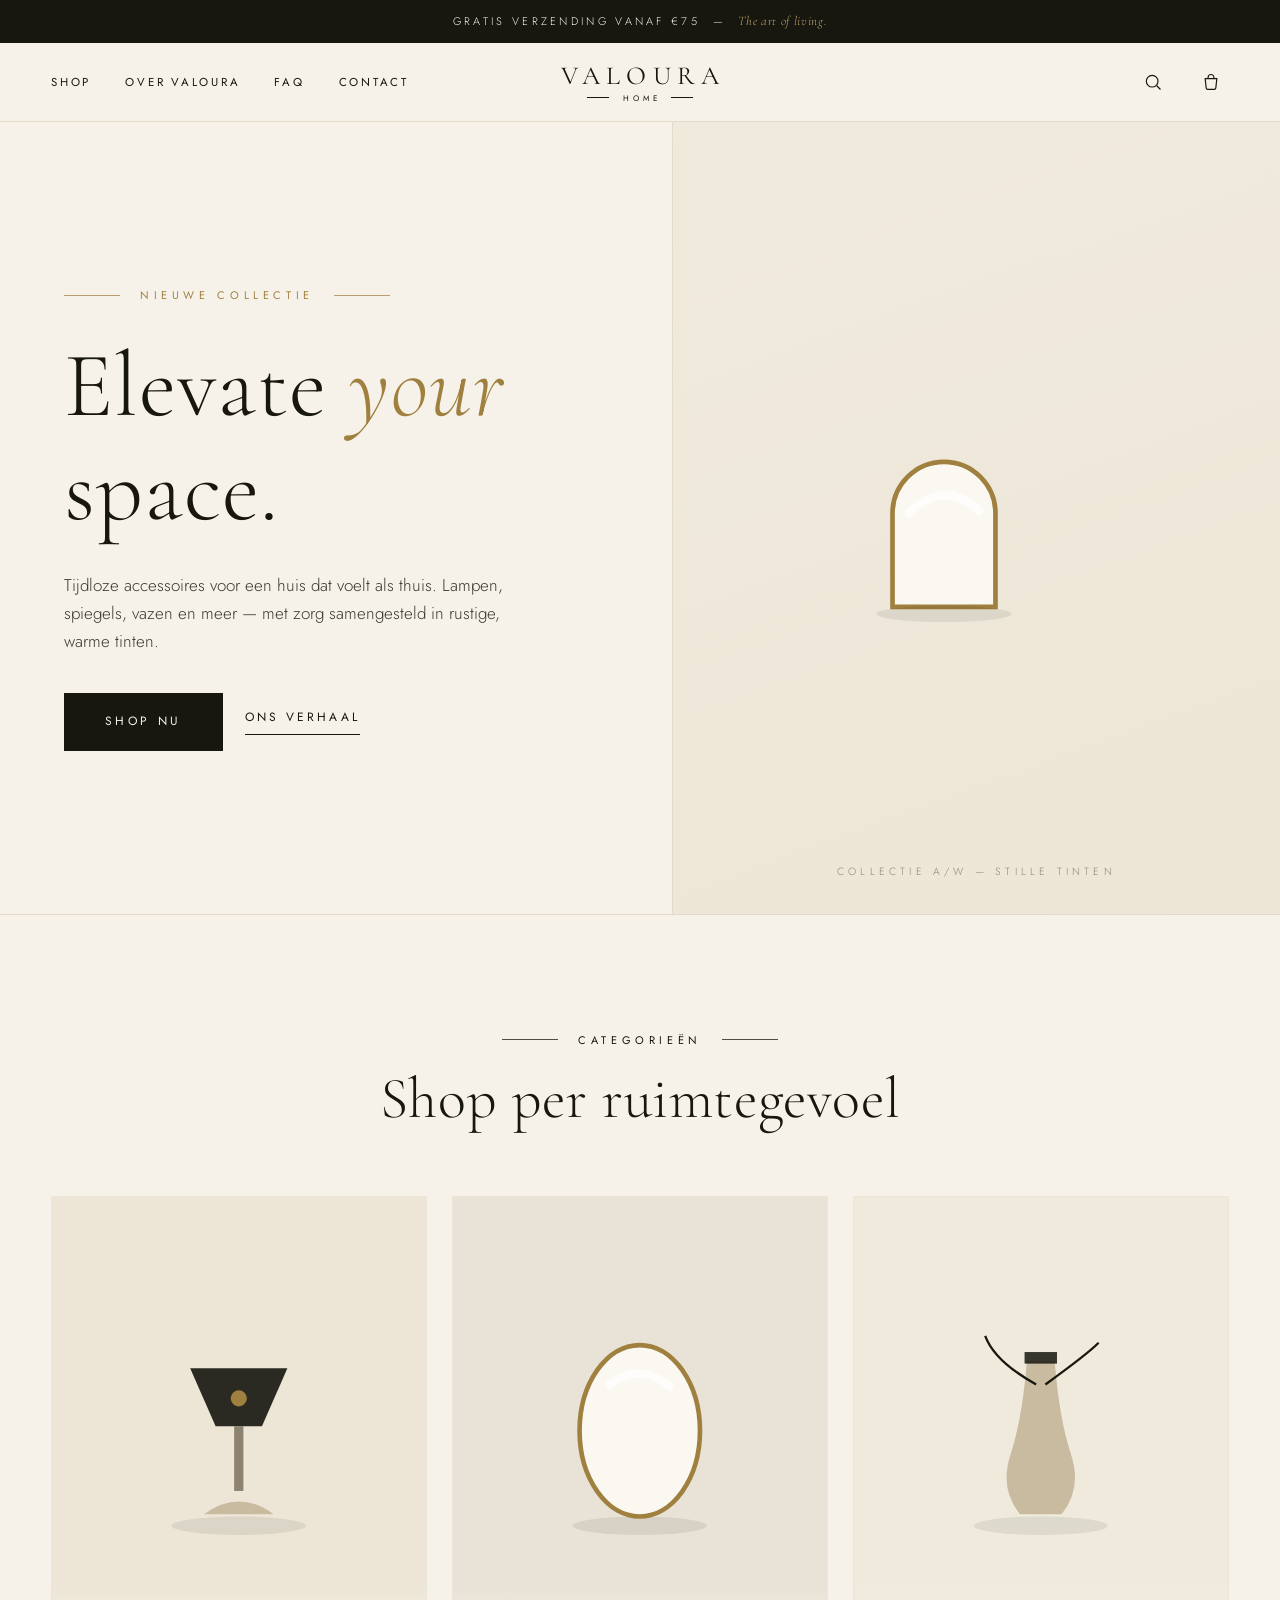
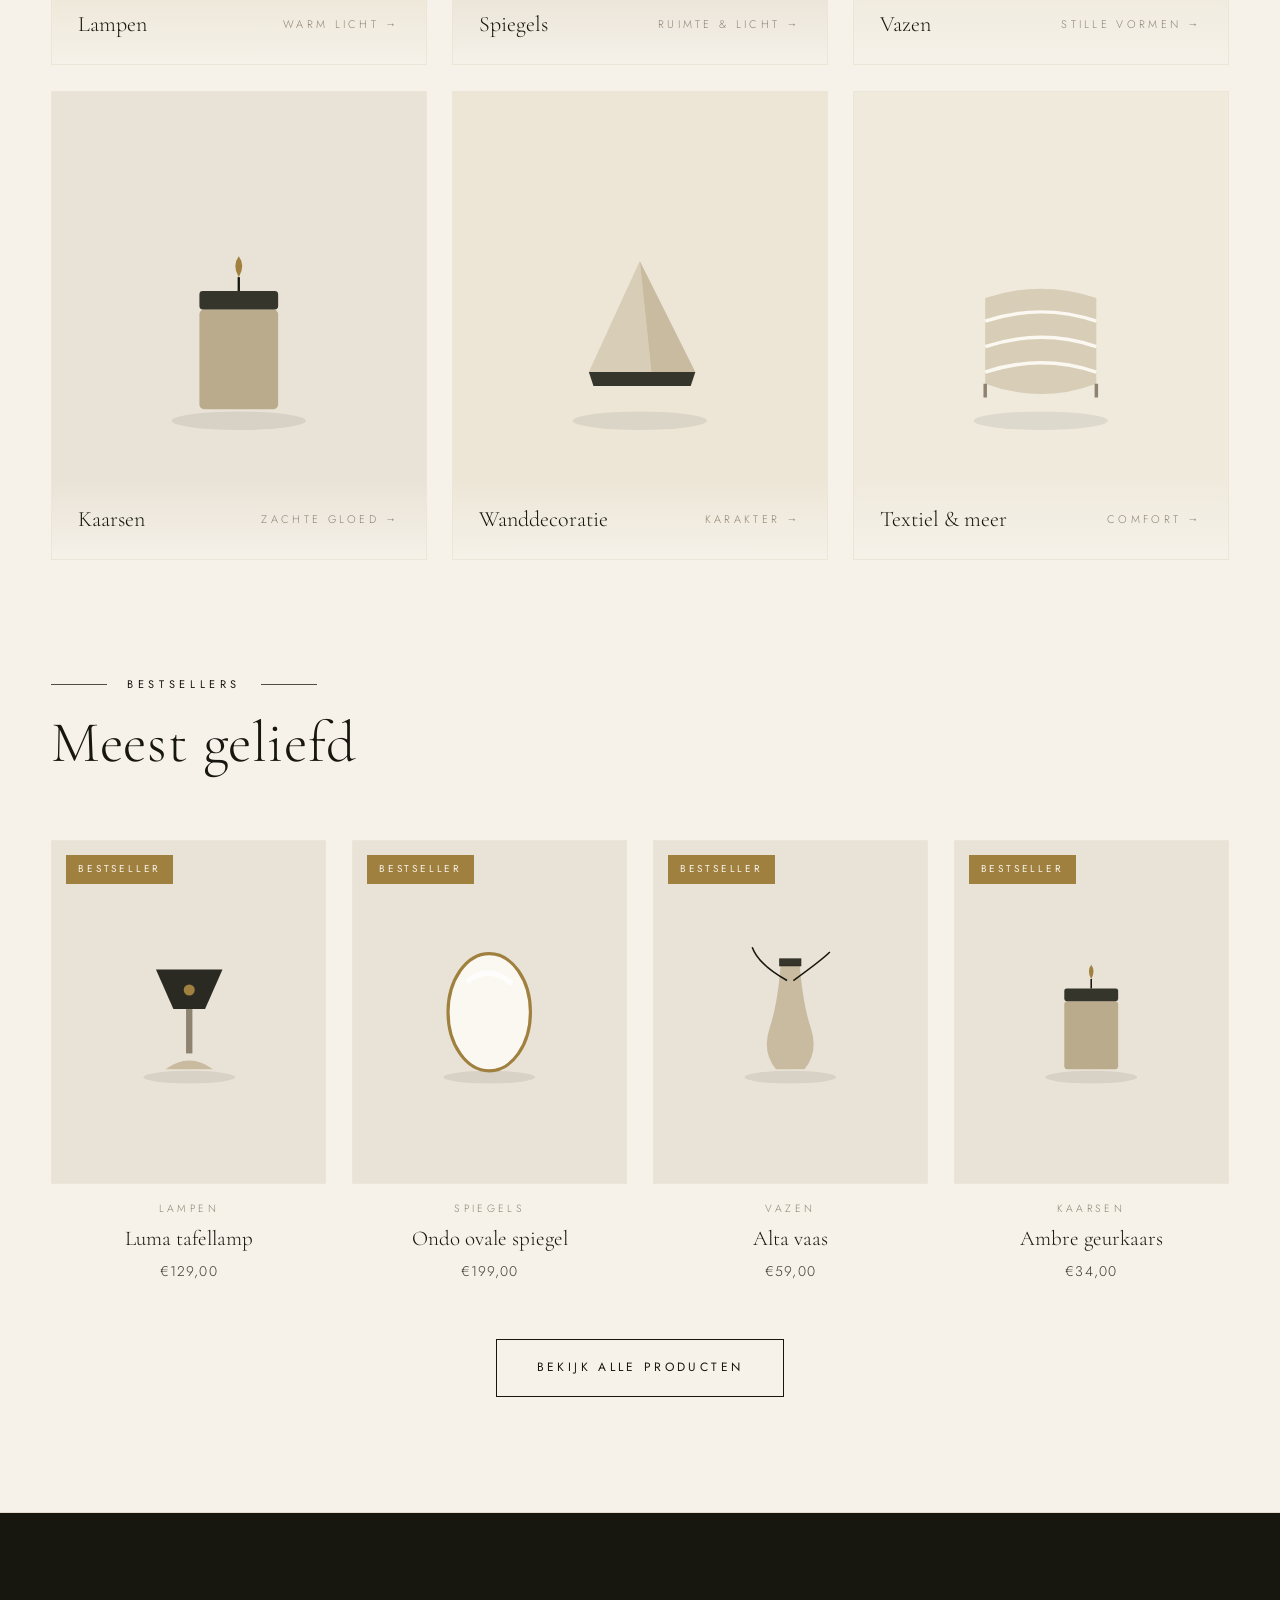
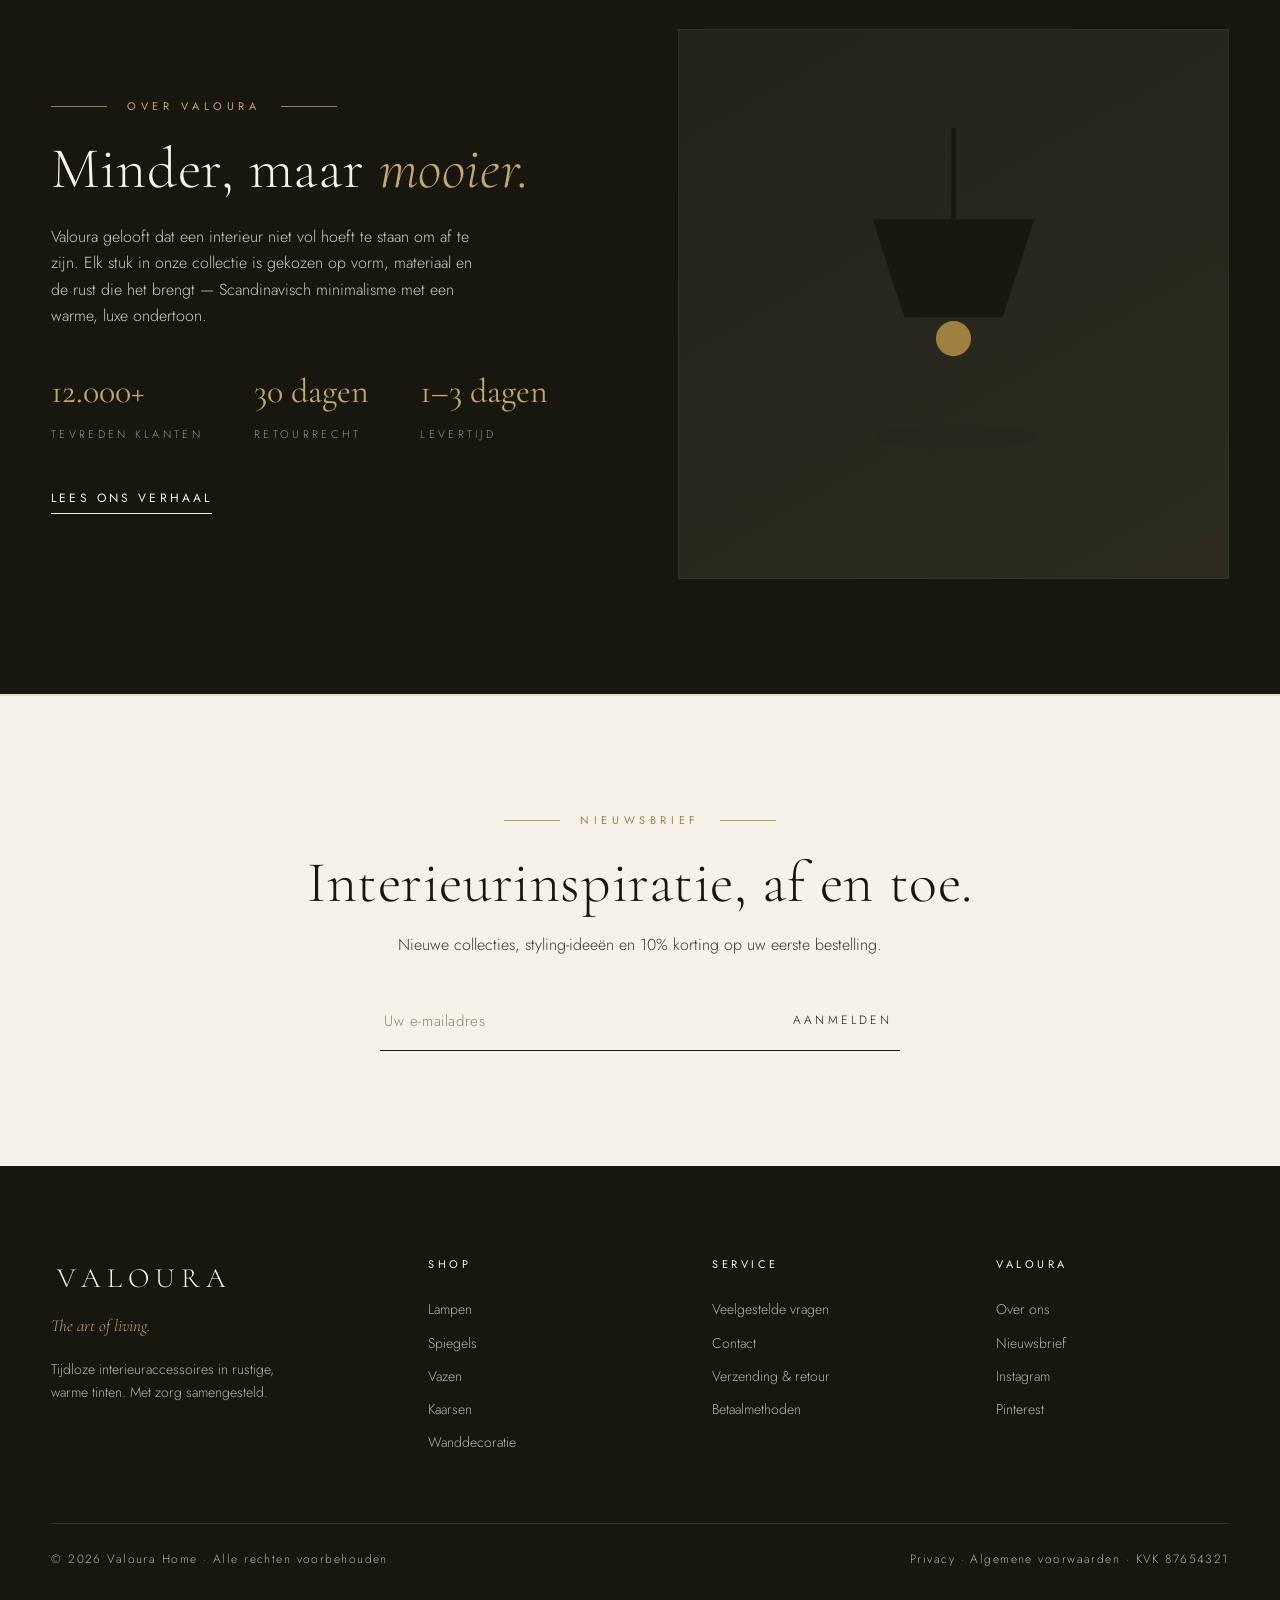
==== index.html @ 9d65c9c7 "Add files via upload" ====
<!DOCTYPE html>
<html lang="nl">
<head>
<meta charset="UTF-8">
<meta name="viewport" content="width=device-width, initial-scale=1.0">
<title>Valoura Home — The Art of Living</title>
<meta name="description" content="Valoura Home: stijlvolle lampen, spiegels, vazen, kaarsen en wanddecoratie. Elevate your space.">
<link rel="preconnect" href="https://fonts.googleapis.com">
<link rel="preconnect" href="https://fonts.gstatic.com" crossorigin>
<link href="https://fonts.googleapis.com/css2?family=Cormorant+Garamond:ital,wght@0,300;0,400;0,500;1,300;1,400&family=Jost:wght@300;400;500&display=swap" rel="stylesheet">
<link rel="stylesheet" href="assets/style.css">
</head>
<body data-page="home">
<div id="header-mount"></div>
<main>
  <section class="hero">
    <div class="hero-grid">
      <div class="hero-copy">
        <div class="lockup left bronze">Nieuwe collectie</div>
        <h1 class="display-xl">Elevate <em>your</em> space.</h1>
        <p>Tijdloze accessoires voor een huis dat voelt als thuis. Lampen, spiegels, vazen en meer &mdash; met zorg samengesteld in rustige, warme tinten.</p>
        <div class="hero-cta">
          <a class="btn solid" href="shop.html">Shop nu</a>
          <a href="over.html" class="text-link">Ons verhaal</a>
        </div>
      </div>
      <div class="hero-visual"><div class="float" id="heroArt"></div><div class="hero-note">Collectie A/W &mdash; Stille Tinten</div></div>
    </div>
  </section>

  <section>
    <div class="wrap">
      <div class="section-head reveal"><div class="lockup">Categorie&euml;n</div><h2 class="display-l">Shop per ruimtegevoel</h2></div>
      <div class="cat-grid" id="catGrid"></div>
    </div>
  </section>

  <section style="padding-top:0">
    <div class="wrap">
      <div class="section-head left reveal"><div class="lockup left">Bestsellers</div><h2 class="display-l">Meest geliefd</h2></div>
      <div class="prod-grid" id="bestGrid"></div>
      <div style="text-align:center;margin-top:56px" class="reveal"><a class="btn" href="shop.html">Bekijk alle producten</a></div>
    </div>
  </section>

  <section class="editorial">
    <div class="wrap">
      <div class="reveal">
        <div class="lockup">Over Valoura</div>
        <h2 class="display-l" style="margin:22px 0">Minder, maar <em>mooier.</em></h2>
        <p>Valoura gelooft dat een interieur niet vol hoeft te staan om af te zijn. Elk stuk in onze collectie is gekozen op vorm, materiaal en de rust die het brengt &mdash; Scandinavisch minimalisme met een warme, luxe ondertoon.</p>
        <div class="stat-row">
          <div class="stat"><b>12.000+</b><span>Tevreden klanten</span></div>
          <div class="stat"><b>30 dagen</b><span>Retourrecht</span></div>
          <div class="stat"><b>1&ndash;3 dagen</b><span>Levertijd</span></div>
        </div>
        <div style="margin-top:38px"><a href="over.html" class="text-link">Lees ons verhaal</a></div>
      </div>
      <div class="edit-visual reveal" id="editArt"></div>
    </div>
  </section>

  <section class="newsletter" id="nieuwsbrief">
    <div class="wrap reveal">
      <div class="lockup bronze">Nieuwsbrief</div>
      <h2 class="display-l" style="margin-top:22px">Interieurinspiratie, af en toe.</h2>
      <p style="margin-top:16px;color:var(--ink-soft)">Nieuwe collecties, styling-idee&euml;n en 10% korting op uw eerste bestelling.</p>
      <form class="news-form" id="newsForm">
        <input type="email" placeholder="Uw e-mailadres" required aria-label="E-mailadres">
        <button type="submit">Aanmelden</button>
      </form>
      <div class="news-ok" id="newsOk">Welkom bij Valoura &mdash; uw kortingscode staat in uw inbox.</div>
    </div>
  </section>
</main>
<div id="footer-mount"></div>
<script src="assets/data.js"></script>
<script src="assets/partials.js"></script>
<script src="assets/app.js"></script>
<script>
  byId('heroArt').innerHTML = art('spiegel-arc');
  byId('editArt').innerHTML = art('lamp-hang');
  byId('catGrid').innerHTML = CATS.map(c=>`<a href="shop.html?cat=${encodeURIComponent(c.name)}" class="cat-card reveal" style="background:${c.tint}"><span class="art">${art(c.art)}</span><span class="label"><span>${c.name}</span><i>${c.note} →</i></span></a>`).join('');
  byId('bestGrid').innerHTML = PRODUCTS.slice().sort((a,b)=>b.pop-a.pop).slice(0,4).map(cardHTML).join('');
  byId('newsForm').addEventListener('submit', e=>{ e.preventDefault(); byId('newsForm').style.display='none'; byId('newsOk').style.display='block'; });
  observeReveals();
</script>
</body>
</html>
---- assets/style.css ----
:root{
  --cream:#F6F2EA; --paper:#FCFAF5; --ink:#17170F; --ink-soft:#3B382E;
  --taupe:#8E8371; --line:#E3DBC9; --line-soft:#ECE6D8;
  --bronze:#A0803F; --bronze-soft:#C2A76E;
  --tile-a:#EDE6D7; --tile-b:#E9E2D6; --tile-c:#F0EADD;
  --shadow:0 24px 60px -30px rgba(23,23,15,.22);
  --ease:cubic-bezier(.22,.61,.24,1);
  --serif:'Cormorant Garamond', Georgia, serif;
  --sans:'Jost', 'Helvetica Neue', Arial, sans-serif;
}
*{margin:0;padding:0;box-sizing:border-box}
html{scroll-behavior:smooth}
body{font-family:var(--sans);font-weight:300;background:var(--cream);color:var(--ink);line-height:1.65;-webkit-font-smoothing:antialiased;font-size:16px}
img,svg{display:block;max-width:100%}
button{font:inherit;cursor:pointer;background:none;border:none;color:inherit}
input,select,textarea{font:inherit;color:inherit}
a{color:inherit;text-decoration:none}

.serif{font-family:var(--serif)}
.eyebrow{font-family:var(--sans);font-size:11px;letter-spacing:.42em;text-transform:uppercase;color:var(--taupe);font-weight:400}
.lockup{display:flex;align-items:center;gap:20px;justify-content:center;font-size:11px;letter-spacing:.42em;text-transform:uppercase;color:var(--ink);font-weight:400}
.lockup::before,.lockup::after{content:"";height:1px;width:56px;background:var(--ink);opacity:.75}
.lockup.left{justify-content:flex-start}
.lockup.bronze{color:var(--bronze)}
.lockup.bronze::before,.lockup.bronze::after{background:var(--bronze)}

h1,h2,h3{font-family:var(--serif);font-weight:400;line-height:1.12;letter-spacing:.01em}
.display-xl{font-size:clamp(46px,7.2vw,96px);font-weight:300}
.display-l{font-size:clamp(34px,4.6vw,58px);font-weight:300}
.display-m{font-size:clamp(26px,3.2vw,38px)}

.btn{display:inline-flex;align-items:center;justify-content:center;gap:12px;font-size:12px;letter-spacing:.28em;text-transform:uppercase;font-weight:400;padding:18px 40px;border:1px solid var(--ink);color:var(--ink);background:transparent;transition:background .35s var(--ease),color .35s var(--ease);white-space:nowrap}
.btn:hover{background:var(--ink);color:var(--cream)}
.btn.solid{background:var(--ink);color:var(--cream)}
.btn.solid:hover{background:var(--bronze);border-color:var(--bronze)}
.btn.small{padding:13px 26px;font-size:11px}
.btn:focus-visible,a:focus-visible,button:focus-visible,input:focus-visible,select:focus-visible,textarea:focus-visible{outline:2px solid var(--bronze);outline-offset:3px}
.text-link{font-size:12px;letter-spacing:.26em;text-transform:uppercase;font-weight:400;border-bottom:1px solid var(--ink);padding-bottom:6px;transition:color .3s,border-color .3s}
.text-link:hover{color:var(--bronze);border-color:var(--bronze)}

.wrap{max-width:1320px;margin:0 auto;padding:0 clamp(20px,4vw,56px)}
section{padding:clamp(72px,9vw,130px) 0}

.announce{background:var(--ink);color:var(--cream);text-align:center;font-size:11px;letter-spacing:.3em;text-transform:uppercase;padding:11px 16px}
.announce em{font-family:var(--serif);font-style:italic;text-transform:none;letter-spacing:.05em;font-size:13px;color:var(--bronze-soft)}
header.site{position:sticky;top:0;z-index:60;background:rgba(246,242,234,.92);backdrop-filter:blur(10px);border-bottom:1px solid var(--line)}
.header-in{max-width:1320px;margin:0 auto;padding:0 clamp(20px,4vw,56px);display:grid;grid-template-columns:1fr auto 1fr;align-items:center;height:78px;gap:16px}
.brand{display:flex;flex-direction:column;align-items:center;line-height:1;gap:5px;justify-self:center}
.brand .name{font-family:var(--serif);font-size:26px;letter-spacing:.24em;font-weight:400;text-indent:.24em}
.brand .sub{display:flex;align-items:center;gap:10px;font-size:8px;letter-spacing:.5em;text-transform:uppercase;text-indent:.5em;font-weight:400}
.brand .sub::before,.brand .sub::after{content:"";height:1px;width:22px;background:var(--ink)}
nav.main{display:flex;gap:34px;justify-self:start}
nav.main a{font-size:11.5px;letter-spacing:.24em;text-transform:uppercase;font-weight:400;padding:6px 0;position:relative}
nav.main a::after{content:"";position:absolute;left:0;bottom:0;height:1px;width:0;background:var(--bronze);transition:width .35s var(--ease)}
nav.main a:hover::after,nav.main a.active::after{width:100%}
.header-tools{display:flex;gap:22px;justify-self:end;align-items:center}
.icon-btn{position:relative;display:grid;place-items:center;width:36px;height:36px}
.icon-btn svg{width:20px;height:20px;stroke:var(--ink);fill:none;stroke-width:1.4}
.cart-count{position:absolute;top:-2px;right:-4px;min-width:17px;height:17px;border-radius:50%;background:var(--bronze);color:var(--cream);font-size:10px;font-weight:500;display:grid;place-items:center;padding:0 4px;transform:scale(0);transition:transform .3s var(--ease)}
.cart-count.show{transform:scale(1)}
.burger{display:none;flex-direction:column;gap:5px;width:36px;height:36px;justify-content:center;align-items:center}
.burger span{display:block;width:22px;height:1.5px;background:var(--ink);transition:.3s}

.mobile-menu{position:fixed;inset:0;z-index:90;background:var(--cream);display:flex;flex-direction:column;justify-content:center;align-items:center;gap:28px;opacity:0;pointer-events:none;transition:opacity .35s var(--ease)}
.mobile-menu.open{opacity:1;pointer-events:auto}
.mobile-menu a{font-family:var(--serif);font-size:32px;letter-spacing:.06em}
.mobile-menu .close-x{position:absolute;top:26px;right:26px;font-size:13px;letter-spacing:.3em;text-transform:uppercase}

.hero{padding:0;border-bottom:1px solid var(--line)}
.hero-grid{display:grid;grid-template-columns:1.05fr .95fr;min-height:min(88vh,860px)}
.hero-copy{display:flex;flex-direction:column;justify-content:center;padding:clamp(56px,7vw,110px) clamp(24px,5vw,80px);gap:30px}
.hero-copy h1{max-width:12ch}
.hero-copy h1 em{font-style:italic;color:var(--bronze)}
.hero-copy p{max-width:44ch;color:var(--ink-soft);font-size:17px}
.hero-cta{display:flex;gap:22px;flex-wrap:wrap;align-items:center;margin-top:8px}
.hero-visual{position:relative;background:linear-gradient(160deg,var(--tile-c),var(--tile-a));border-left:1px solid var(--line);overflow:hidden;display:grid;place-items:center}
.hero-visual svg{width:min(78%,560px);height:auto}
.hero-note{position:absolute;bottom:34px;left:50%;transform:translateX(-50%);font-size:10.5px;letter-spacing:.4em;text-transform:uppercase;color:var(--taupe);white-space:nowrap}
@keyframes drift{0%,100%{transform:translateY(0)}50%{transform:translateY(-14px)}}
.hero-visual .float{animation:drift 9s ease-in-out infinite}

.reveal{opacity:0;transform:translateY(26px);transition:opacity .8s var(--ease),transform .8s var(--ease)}
.reveal.in{opacity:1;transform:none}
@media (prefers-reduced-motion:reduce){
  .reveal{opacity:1;transform:none;transition:none}
  .hero-visual .float{animation:none}
  html{scroll-behavior:auto}
  *{transition-duration:.01ms!important;animation-duration:.01ms!important}
}

.section-head{display:flex;flex-direction:column;gap:18px;align-items:center;text-align:center;margin-bottom:clamp(44px,5vw,70px)}
.section-head.left{align-items:flex-start;text-align:left}
.cat-grid{display:grid;grid-template-columns:repeat(3,1fr);gap:clamp(16px,2vw,28px)}
.cat-card{position:relative;aspect-ratio:4/5;overflow:hidden;background:var(--tile-a);display:flex;align-items:flex-end;border:1px solid var(--line-soft)}
.cat-card .art{position:absolute;inset:0;display:grid;place-items:center;transition:transform .7s var(--ease)}
.cat-card .art svg{width:62%;height:auto}
.cat-card:hover .art{transform:scale(1.05)}
.cat-card .label{position:relative;width:100%;padding:22px 26px;display:flex;justify-content:space-between;align-items:center;background:linear-gradient(to top,rgba(246,242,234,.94),rgba(246,242,234,0))}
.cat-card .label span{font-family:var(--serif);font-size:22px}
.cat-card .label i{font-style:normal;font-size:11px;letter-spacing:.3em;text-transform:uppercase;color:var(--taupe)}

.prod-grid{display:grid;grid-template-columns:repeat(4,1fr);gap:clamp(16px,2vw,28px)}
.prod-card{display:flex;flex-direction:column;gap:16px;cursor:pointer}
.prod-thumb{position:relative;aspect-ratio:4/5;background:var(--tile-b);border:1px solid var(--line-soft);display:grid;place-items:center;overflow:hidden}
.prod-thumb svg{width:58%;height:auto;transition:transform .6s var(--ease)}
.prod-card:hover .prod-thumb svg{transform:translateY(-8px)}
.prod-thumb .tag{position:absolute;top:14px;left:14px;font-size:10px;letter-spacing:.28em;text-transform:uppercase;background:var(--ink);color:var(--cream);padding:6px 12px;font-weight:400}
.prod-thumb .tag.gold{background:var(--bronze)}
.quick-add{position:absolute;left:14px;right:14px;bottom:14px;background:var(--cream);border:1px solid var(--ink);font-size:11px;letter-spacing:.26em;text-transform:uppercase;padding:13px;text-align:center;opacity:0;transform:translateY(8px);transition:opacity .35s var(--ease),transform .35s var(--ease),background .3s,color .3s}
.prod-card:hover .quick-add{opacity:1;transform:none}
.quick-add:hover{background:var(--ink);color:var(--cream)}
.prod-meta{display:flex;flex-direction:column;gap:4px;text-align:center}
.prod-meta .cat{font-size:10.5px;letter-spacing:.32em;text-transform:uppercase;color:var(--taupe)}
.prod-meta .name{font-family:var(--serif);font-size:21px}
.prod-meta .price{font-size:14px;letter-spacing:.08em;color:var(--ink-soft)}

.editorial{background:var(--ink);color:var(--cream);border-top:1px solid var(--line);border-bottom:1px solid var(--line)}
.editorial .wrap{display:grid;grid-template-columns:1fr 1fr;gap:clamp(40px,6vw,100px);align-items:center}
.editorial h2{color:var(--cream)}
.editorial h2 em{font-style:italic;color:var(--bronze-soft)}
.editorial p{color:#CFC9BA;max-width:48ch}
.editorial .lockup{color:var(--bronze-soft);justify-content:flex-start}
.editorial .lockup::before,.editorial .lockup::after{background:var(--bronze-soft)}
.editorial .text-link{color:var(--cream);border-color:var(--cream)}
.editorial .text-link:hover{color:var(--bronze-soft);border-color:var(--bronze-soft)}
.edit-visual{aspect-ratio:1;background:linear-gradient(150deg,#232319,#2E2C21);display:grid;place-items:center;border:1px solid #35331F}
.edit-visual svg{width:64%;height:auto}
.stat-row{display:flex;gap:clamp(28px,4vw,64px);margin-top:34px;flex-wrap:wrap}
.stat b{font-family:var(--serif);font-weight:400;font-size:34px;display:block;color:var(--bronze-soft)}
.stat span{font-size:11px;letter-spacing:.3em;text-transform:uppercase;color:#9B9484}

.newsletter{border-top:1px solid var(--line);text-align:center}
.news-form{display:flex;max-width:520px;margin:34px auto 0;border-bottom:1px solid var(--ink)}
.news-form input{flex:1;background:transparent;border:none;padding:16px 4px;font-size:15px;letter-spacing:.04em}
.news-form input::placeholder{color:var(--taupe)}
.news-form input:focus{outline:none}
.news-form button{font-size:12px;letter-spacing:.28em;text-transform:uppercase;padding:0 8px;transition:color .3s}
.news-form button:hover{color:var(--bronze)}
.news-ok{margin-top:22px;font-family:var(--serif);font-style:italic;font-size:19px;color:var(--bronze);display:none}

footer.site{background:var(--ink);color:#B8B2A2;padding:clamp(60px,7vw,100px) 0 40px}
.foot-grid{display:grid;grid-template-columns:1.4fr 1fr 1fr 1fr;gap:clamp(30px,4vw,60px)}
.foot-brand .name{font-family:var(--serif);font-size:28px;letter-spacing:.22em;color:var(--cream);text-indent:.22em;text-align:left}
.foot-brand .slog{font-family:var(--serif);font-style:italic;color:var(--bronze-soft);margin-top:10px;font-size:17px}
.foot-col h4{font-size:11px;letter-spacing:.32em;text-transform:uppercase;color:var(--cream);font-weight:400;font-family:var(--sans);margin-bottom:20px}
.foot-col a{display:block;padding:5px 0;font-size:14px;transition:color .3s}
.foot-col a:hover{color:var(--bronze-soft)}
.foot-base{margin-top:clamp(44px,5vw,70px);padding-top:26px;border-top:1px solid #34321F;display:flex;justify-content:space-between;gap:16px;flex-wrap:wrap;font-size:12px;letter-spacing:.12em}

.shop-tools{display:flex;justify-content:space-between;align-items:center;gap:18px;flex-wrap:wrap;margin-bottom:clamp(34px,4vw,54px)}
.chip-row{display:flex;gap:10px;flex-wrap:wrap}
.chip{font-size:11px;letter-spacing:.24em;text-transform:uppercase;padding:11px 20px;border:1px solid var(--line);transition:.3s;background:transparent}
.chip:hover{border-color:var(--ink)}
.chip.active{background:var(--ink);color:var(--cream);border-color:var(--ink)}
.sort-wrap{display:flex;align-items:center;gap:14px}
.sort-wrap select{background:transparent;border:1px solid var(--line);padding:11px 16px;font-size:12px;letter-spacing:.14em;text-transform:uppercase}
.shop-search{display:flex;align-items:center;gap:10px;border-bottom:1px solid var(--line);padding:8px 2px;min-width:220px}
.shop-search input{background:transparent;border:none;flex:1;font-size:14px;letter-spacing:.04em}
.shop-search input:focus{outline:none}
.shop-search svg{width:16px;height:16px;stroke:var(--taupe);fill:none;stroke-width:1.5}
.empty-state{text-align:center;padding:80px 0;color:var(--taupe)}
.empty-state .serif{font-size:28px;color:var(--ink);margin-bottom:12px}

.crumbs{font-size:11px;letter-spacing:.26em;text-transform:uppercase;color:var(--taupe);margin-bottom:34px}
.crumbs a:hover{color:var(--ink)}
.pdp{display:grid;grid-template-columns:1.05fr .95fr;gap:clamp(40px,5vw,90px);align-items:start}
.pdp-gallery{position:sticky;top:110px;display:flex;flex-direction:column;gap:16px}
.pdp-main{aspect-ratio:4/5;background:var(--tile-b);border:1px solid var(--line-soft);display:grid;place-items:center}
.pdp-main svg{width:62%;height:auto}
.pdp-thumbs{display:grid;grid-template-columns:repeat(3,1fr);gap:16px}
.pdp-thumbs .t{aspect-ratio:1;background:var(--tile-c);border:1px solid var(--line-soft);display:grid;place-items:center;cursor:pointer;transition:border-color .3s}
.pdp-thumbs .t.on{border-color:var(--ink)}
.pdp-thumbs .t svg{width:56%;height:auto}
.pdp-info{display:flex;flex-direction:column;gap:26px;padding-top:8px}
.pdp-info .price{font-size:22px;letter-spacing:.04em;font-family:var(--serif)}
.pdp-info .desc{color:var(--ink-soft);max-width:52ch}
.var-block h5{font-size:11px;letter-spacing:.3em;text-transform:uppercase;font-weight:400;margin-bottom:14px;color:var(--taupe)}
.var-row{display:flex;gap:10px;flex-wrap:wrap}
.var-opt{border:1px solid var(--line);padding:11px 20px;font-size:12.5px;letter-spacing:.1em;transition:.25s}
.var-opt:hover{border-color:var(--ink)}
.var-opt.on{background:var(--ink);color:var(--cream);border-color:var(--ink)}
.qty-cart{display:flex;gap:16px;align-items:stretch;flex-wrap:wrap}
.qty{display:flex;border:1px solid var(--ink)}
.qty button{width:48px;font-size:18px}
.qty input{width:52px;text-align:center;border:none;background:transparent;font-size:15px}
.qty input:focus{outline:none}
.pdp-usps{border-top:1px solid var(--line);padding-top:22px;display:flex;flex-direction:column;gap:10px}
.pdp-usps div{display:flex;gap:12px;align-items:center;font-size:13.5px;color:var(--ink-soft)}
.pdp-usps svg{width:16px;height:16px;stroke:var(--bronze);fill:none;stroke-width:1.6;flex-shrink:0}
.acc{border-top:1px solid var(--line)}
.acc details{border-bottom:1px solid var(--line)}
.acc summary{list-style:none;display:flex;justify-content:space-between;align-items:center;padding:20px 2px;font-size:12px;letter-spacing:.28em;text-transform:uppercase;cursor:pointer}
.acc summary::-webkit-details-marker{display:none}
.acc summary::after{content:"+";font-family:var(--serif);font-size:22px;transition:transform .3s}
.acc details[open] summary::after{transform:rotate(45deg)}
.acc .acc-body{padding:0 2px 22px;color:var(--ink-soft);font-size:14.5px;max-width:56ch}
.related{margin-top:clamp(70px,8vw,120px)}

.overlay{position:fixed;inset:0;background:rgba(23,23,15,.4);z-index:80;opacity:0;pointer-events:none;transition:opacity .35s var(--ease)}
.overlay.open{opacity:1;pointer-events:auto}
.drawer{position:fixed;top:0;right:0;bottom:0;width:min(460px,100vw);background:var(--cream);z-index:85;transform:translateX(100%);transition:transform .45s var(--ease);display:flex;flex-direction:column;border-left:1px solid var(--line)}
.drawer.open{transform:none}
.drawer-head{display:flex;justify-content:space-between;align-items:center;padding:24px 28px;border-bottom:1px solid var(--line)}
.drawer-head h3{font-size:22px}
.drawer-head button{font-size:12px;letter-spacing:.26em;text-transform:uppercase}
.drawer-body{flex:1;overflow-y:auto;padding:24px 28px;display:flex;flex-direction:column;gap:24px}
.cart-line{display:grid;grid-template-columns:86px 1fr auto;gap:18px;align-items:center}
.cart-line .thumb{aspect-ratio:1;background:var(--tile-b);border:1px solid var(--line-soft);display:grid;place-items:center}
.cart-line .thumb svg{width:60%;height:auto}
.cart-line .n{font-family:var(--serif);font-size:18px}
.cart-line .v{font-size:11.5px;letter-spacing:.14em;color:var(--taupe);text-transform:uppercase;margin:3px 0 8px}
.line-qty{display:flex;align-items:center;gap:12px;font-size:14px}
.line-qty button{width:26px;height:26px;border:1px solid var(--line);display:grid;place-items:center;font-size:14px}
.cart-line .p{font-size:14.5px;letter-spacing:.06em}
.cart-line .rm{font-size:10px;letter-spacing:.24em;text-transform:uppercase;color:var(--taupe);margin-top:8px;display:block}
.cart-line .rm:hover{color:var(--ink)}
.drawer-empty{text-align:center;margin:auto;color:var(--taupe)}
.drawer-empty .serif{font-size:26px;color:var(--ink);margin-bottom:10px}
.drawer-foot{border-top:1px solid var(--line);padding:24px 28px;display:flex;flex-direction:column;gap:16px}
.tot-row{display:flex;justify-content:space-between;font-size:14px;color:var(--ink-soft)}
.tot-row.grand{font-family:var(--serif);font-size:22px;color:var(--ink)}
.free-ship{font-size:12px;letter-spacing:.1em;color:var(--bronze);text-align:center}

.search-panel{position:fixed;top:0;left:0;right:0;background:var(--cream);z-index:85;border-bottom:1px solid var(--line);transform:translateY(-100%);transition:transform .45s var(--ease);padding:clamp(30px,4vw,54px) 0}
.search-panel.open{transform:none}
.search-big{display:flex;align-items:center;gap:18px;border-bottom:1px solid var(--ink);max-width:760px;margin:0 auto;padding:0 4px 14px}
.search-big svg{width:24px;height:24px;stroke:var(--ink);fill:none;stroke-width:1.3;flex-shrink:0}
.search-big input{flex:1;background:transparent;border:none;font-family:var(--serif);font-size:clamp(22px,3vw,32px);font-weight:300}
.search-big input:focus{outline:none}
.search-big input::placeholder{color:var(--taupe)}
.search-results{max-width:760px;margin:26px auto 0;display:flex;flex-direction:column;gap:2px;max-height:44vh;overflow-y:auto}
.sr-item{display:flex;justify-content:space-between;align-items:center;padding:13px 4px;border-bottom:1px solid var(--line-soft);cursor:pointer;transition:padding-left .25s}
.sr-item:hover{padding-left:12px;color:var(--bronze)}
.sr-item .n{font-family:var(--serif);font-size:19px}
.sr-item .c{font-size:10.5px;letter-spacing:.28em;text-transform:uppercase;color:var(--taupe)}
.search-close{position:absolute;top:22px;right:clamp(20px,4vw,56px);font-size:12px;letter-spacing:.28em;text-transform:uppercase}

.page-hero{border-bottom:1px solid var(--line);text-align:center;padding:clamp(60px,7vw,100px) 0}
.page-hero p{max-width:56ch;margin:20px auto 0;color:var(--ink-soft)}
.about-grid{display:grid;grid-template-columns:1fr 1fr;gap:clamp(40px,5vw,90px);align-items:center}
.about-visual{aspect-ratio:4/5;background:linear-gradient(160deg,var(--tile-c),var(--tile-a));border:1px solid var(--line-soft);display:grid;place-items:center}
.about-visual svg{width:60%;height:auto}
.value-grid{display:grid;grid-template-columns:repeat(3,1fr);gap:clamp(16px,2vw,28px);margin-top:clamp(50px,6vw,80px)}
.value-card{border:1px solid var(--line);background:var(--paper);padding:clamp(28px,3vw,40px);display:flex;flex-direction:column;gap:14px}
.value-card .num{font-family:var(--serif);font-style:italic;color:var(--bronze);font-size:20px}
.value-card h3{font-size:24px}
.value-card p{font-size:14.5px;color:var(--ink-soft)}

.contact-grid{display:grid;grid-template-columns:1fr 1.2fr;gap:clamp(40px,5vw,90px)}
.contact-info{display:flex;flex-direction:column;gap:26px}
.contact-info .block h4{font-size:11px;letter-spacing:.3em;text-transform:uppercase;font-weight:400;color:var(--taupe);margin-bottom:8px;font-family:var(--sans)}
.contact-info .block p{font-size:15px}
form.styled{display:flex;flex-direction:column;gap:22px}
.field label{display:block;font-size:11px;letter-spacing:.28em;text-transform:uppercase;color:var(--taupe);margin-bottom:8px}
.field input,.field textarea,.field select{width:100%;background:transparent;border:1px solid var(--line);padding:15px 16px;font-size:15px;transition:border-color .3s}
.field input:focus,.field textarea:focus,.field select:focus{outline:none;border-color:var(--ink)}
.field textarea{min-height:140px;resize:vertical}
.field-row{display:grid;grid-template-columns:1fr 1fr;gap:22px}
.form-ok{display:none;font-family:var(--serif);font-style:italic;font-size:20px;color:var(--bronze)}

.faq-wrap{max-width:820px;margin:0 auto}

.checkout-grid{display:grid;grid-template-columns:1.2fr .8fr;gap:clamp(40px,5vw,80px);align-items:start}
.co-summary{background:var(--paper);border:1px solid var(--line);padding:clamp(26px,3vw,40px);position:sticky;top:110px}
.co-summary h3{font-size:24px;margin-bottom:22px}
.co-line{display:flex;justify-content:space-between;gap:14px;padding:10px 0;border-bottom:1px solid var(--line-soft);font-size:14px}
.co-line .n{font-family:var(--serif);font-size:16px}
.co-line .v{font-size:11px;letter-spacing:.14em;text-transform:uppercase;color:var(--taupe)}
.co-tots{margin-top:18px;display:flex;flex-direction:column;gap:8px}
.co-steps h3{font-size:24px;margin:34px 0 20px}
.co-steps h3:first-child{margin-top:0}
.pay-row{display:flex;gap:10px;flex-wrap:wrap}
.pay-opt{border:1px solid var(--line);padding:13px 22px;font-size:13px;letter-spacing:.08em;transition:.25s}
.pay-opt.on{border-color:var(--ink);background:var(--ink);color:var(--cream)}
.confirm-box{text-align:center;padding:clamp(70px,9vw,130px) 0}
.confirm-box .big{font-size:clamp(38px,5vw,62px);margin:22px 0 16px}
.confirm-box p{max-width:46ch;margin:0 auto 34px;color:var(--ink-soft)}

.toast{position:fixed;bottom:28px;left:50%;transform:translate(-50%,20px);z-index:95;background:var(--ink);color:var(--cream);padding:15px 30px;font-size:12px;letter-spacing:.24em;text-transform:uppercase;opacity:0;pointer-events:none;transition:opacity .35s var(--ease),transform .35s var(--ease)}
.toast.show{opacity:1;transform:translate(-50%,0)}

@media(max-width:1080px){
  .prod-grid{grid-template-columns:repeat(3,1fr)}
  .foot-grid{grid-template-columns:1fr 1fr}
}
@media(max-width:900px){
  nav.main{display:none}
  .burger{display:flex}
  .header-in{grid-template-columns:auto 1fr auto}
  .brand{justify-self:center}
  .hero-grid{grid-template-columns:1fr;min-height:0}
  .hero-visual{border-left:none;border-top:1px solid var(--line);min-height:420px}
  .cat-grid{grid-template-columns:1fr 1fr}
  .editorial .wrap{grid-template-columns:1fr}
  .pdp{grid-template-columns:1fr}
  .pdp-gallery{position:static}
  .about-grid{grid-template-columns:1fr}
  .value-grid{grid-template-columns:1fr}
  .contact-grid{grid-template-columns:1fr}
  .checkout-grid{grid-template-columns:1fr}
  .co-summary{position:static}
}
@media(max-width:620px){
  .prod-grid{grid-template-columns:repeat(2,1fr)}
  .cat-grid{grid-template-columns:1fr}
  .prod-meta .name{font-size:18px}
  .field-row{grid-template-columns:1fr}
  .quick-add{opacity:1;transform:none;padding:10px;font-size:10px}
  .foot-grid{grid-template-columns:1fr}
  .shop-tools{flex-direction:column;align-items:stretch}
}
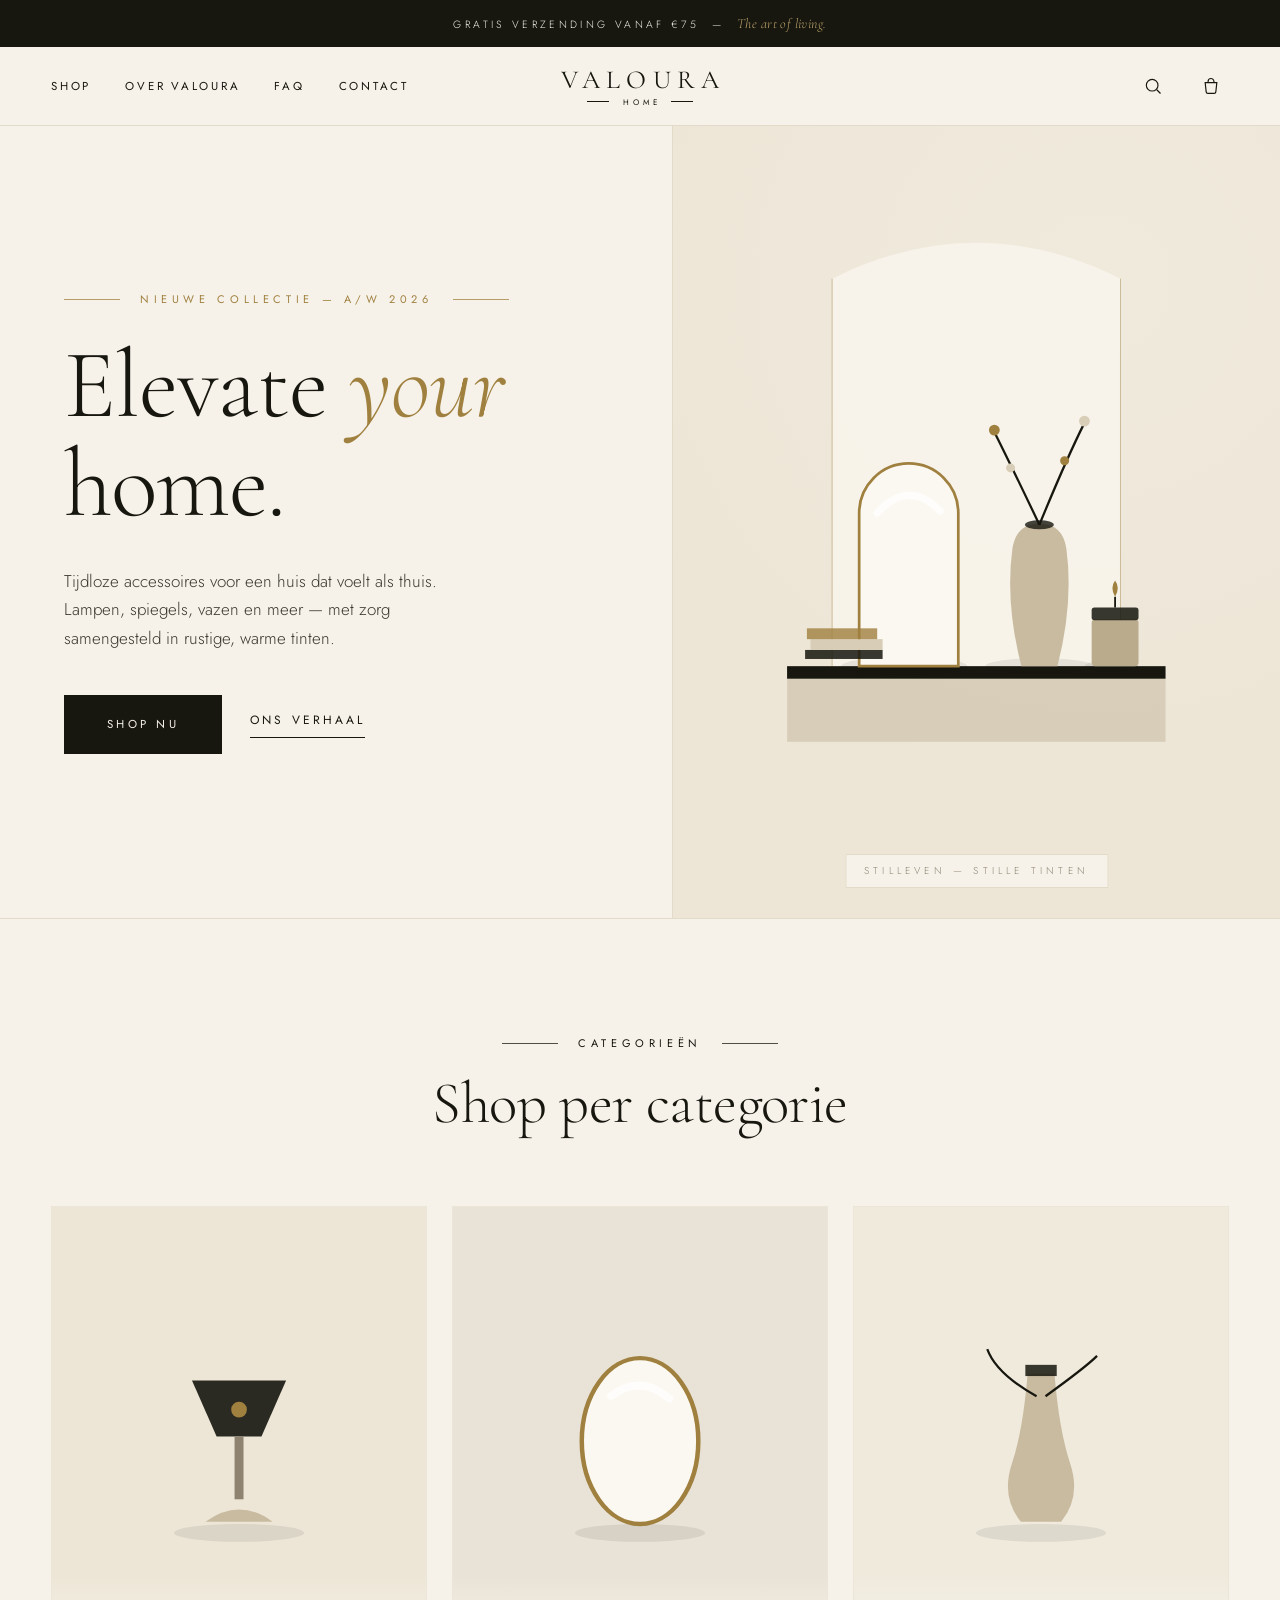
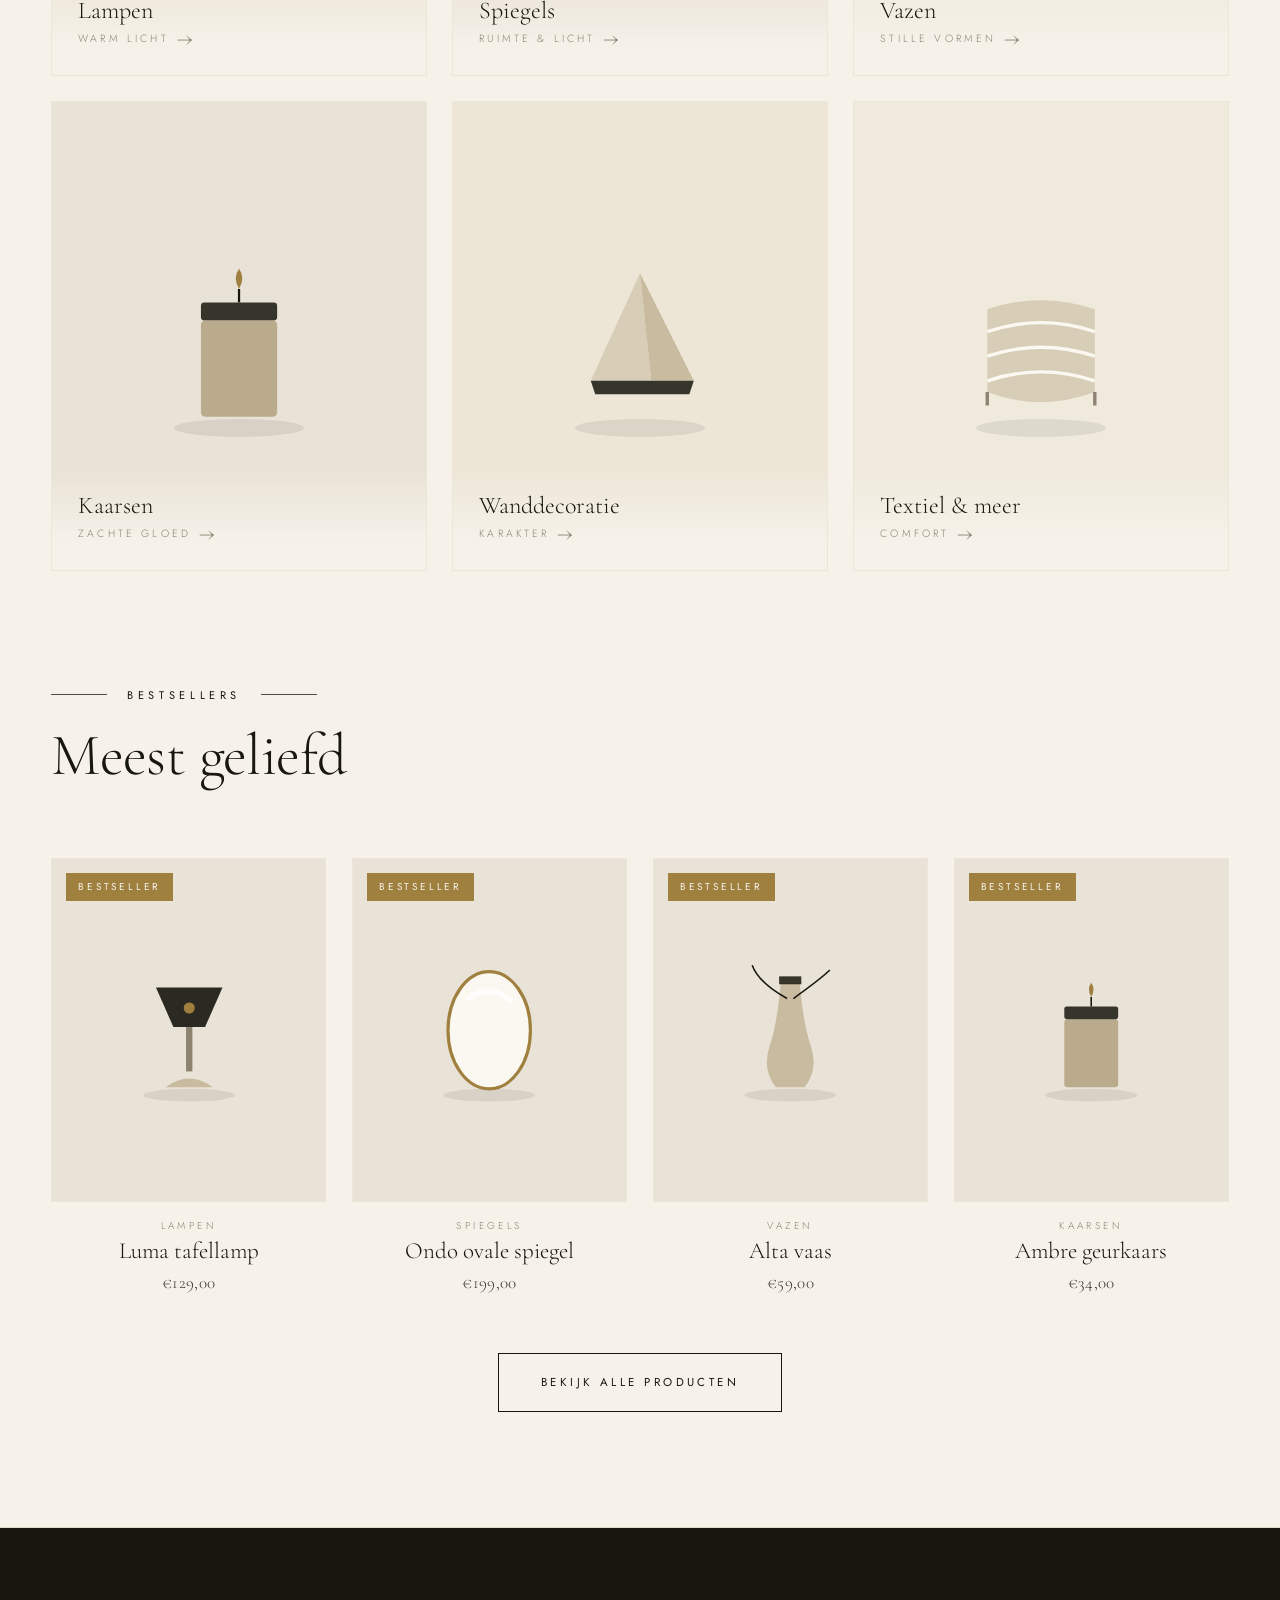
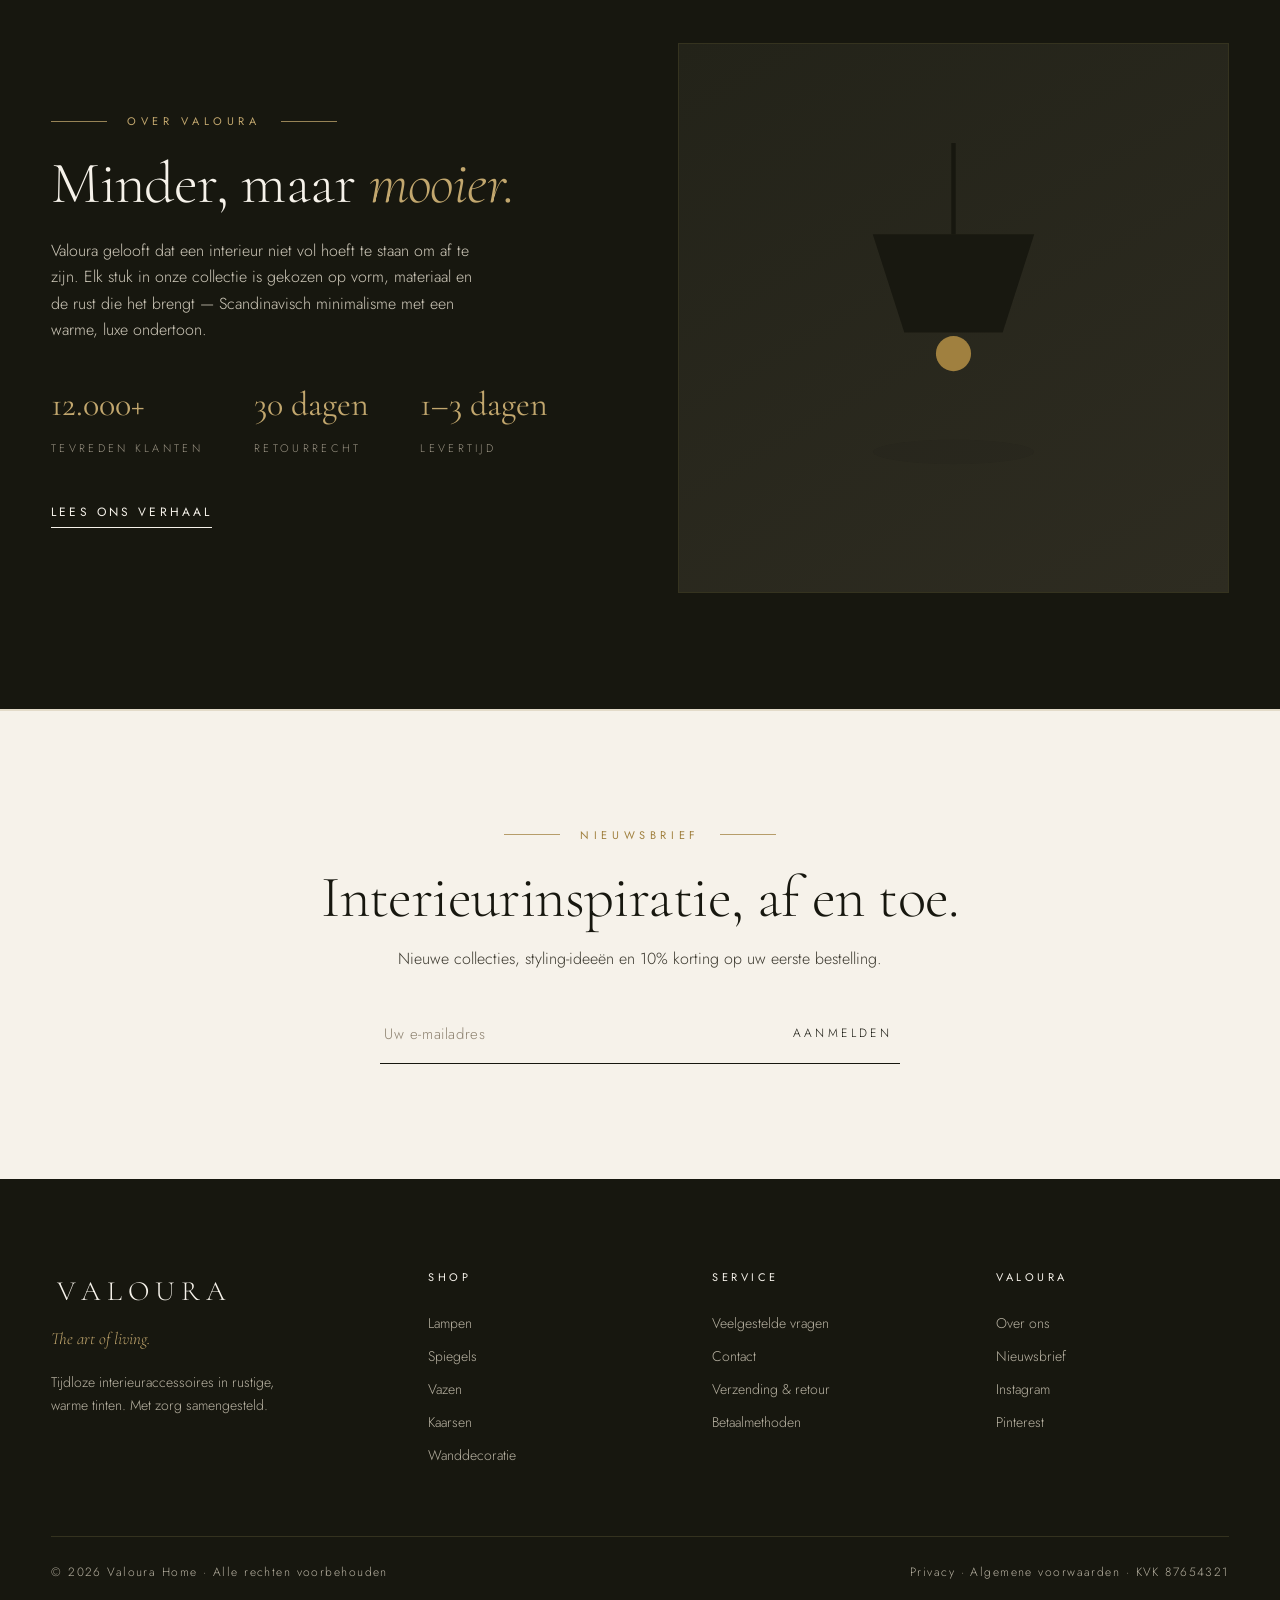
==== commit 459322be: "Add files via upload" ====
--- a/index.html
+++ b/index.html
@@ -4,7 +4,7 @@
 <meta charset="UTF-8">
 <meta name="viewport" content="width=device-width, initial-scale=1.0">
 <title>Valoura Home — The Art of Living</title>
-<meta name="description" content="Valoura Home: stijlvolle lampen, spiegels, vazen, kaarsen en wanddecoratie. Elevate your space.">
+<meta name="description" content="Valoura Home: stijlvolle lampen, spiegels, vazen, kaarsen en wanddecoratie. Elevate your home.">
 <link rel="preconnect" href="https://fonts.googleapis.com">
 <link rel="preconnect" href="https://fonts.gstatic.com" crossorigin>
 <link href="https://fonts.googleapis.com/css2?family=Cormorant+Garamond:ital,wght@0,300;0,400;0,500;1,300;1,400&family=Jost:wght@300;400;500&display=swap" rel="stylesheet">
@@ -16,21 +16,21 @@
   <section class="hero">
     <div class="hero-grid">
       <div class="hero-copy">
-        <div class="lockup left bronze">Nieuwe collectie</div>
-        <h1 class="display-xl">Elevate <em>your</em> space.</h1>
+        <div class="lockup left bronze">Nieuwe collectie &mdash; A/W 2026</div>
+        <h1 class="display-xl">Elevate <em>your</em> home.</h1>
         <p>Tijdloze accessoires voor een huis dat voelt als thuis. Lampen, spiegels, vazen en meer &mdash; met zorg samengesteld in rustige, warme tinten.</p>
         <div class="hero-cta">
           <a class="btn solid" href="shop.html">Shop nu</a>
           <a href="over.html" class="text-link">Ons verhaal</a>
         </div>
       </div>
-      <div class="hero-visual"><div class="float" id="heroArt"></div><div class="hero-note">Collectie A/W &mdash; Stille Tinten</div></div>
+      <div class="hero-visual"><div class="float" id="heroArt"></div><div class="hero-note">Stilleven &mdash; Stille Tinten</div></div>
     </div>
   </section>
 
   <section>
     <div class="wrap">
-      <div class="section-head reveal"><div class="lockup">Categorie&euml;n</div><h2 class="display-l">Shop per ruimtegevoel</h2></div>
+      <div class="section-head reveal"><div class="lockup">Categorie&euml;n</div><h2 class="display-l">Shop per categorie</h2></div>
       <div class="cat-grid" id="catGrid"></div>
     </div>
   </section>
@@ -78,9 +78,9 @@
 <script src="assets/partials.js"></script>
 <script src="assets/app.js"></script>
 <script>
-  byId('heroArt').innerHTML = art('spiegel-arc');
+  byId('heroArt').innerHTML = heroScene();
   byId('editArt').innerHTML = art('lamp-hang');
-  byId('catGrid').innerHTML = CATS.map(c=>`<a href="shop.html?cat=${encodeURIComponent(c.name)}" class="cat-card reveal" style="background:${c.tint}"><span class="art">${art(c.art)}</span><span class="label"><span>${c.name}</span><i>${c.note} →</i></span></a>`).join('');
+  byId('catGrid').innerHTML = CATS.map(c=>`<a href="shop.html?cat=${encodeURIComponent(c.name)}" class="cat-card reveal" style="background:${c.tint}"><span class="art">${art(c.art)}</span><span class="label"><span>${c.name}</span><i>${c.note} <span class="arw">&rarr;</span></i></span></a>`).join('');
   byId('bestGrid').innerHTML = PRODUCTS.slice().sort((a,b)=>b.pop-a.pop).slice(0,4).map(cardHTML).join('');
   byId('newsForm').addEventListener('submit', e=>{ e.preventDefault(); byId('newsForm').style.display='none'; byId('newsOk').style.display='block'; });
   observeReveals();
--- a/assets/style.css
+++ b/assets/style.css
@@ -24,15 +24,16 @@
 .lockup.bronze{color:var(--bronze)}
 .lockup.bronze::before,.lockup.bronze::after{background:var(--bronze)}
 
-h1,h2,h3{font-family:var(--serif);font-weight:400;line-height:1.12;letter-spacing:.01em}
-.display-xl{font-size:clamp(46px,7.2vw,96px);font-weight:300}
-.display-l{font-size:clamp(34px,4.6vw,58px);font-weight:300}
+h1,h2,h3{font-family:var(--serif);font-weight:400;line-height:1.08;letter-spacing:-.01em}
+.display-xl{font-size:clamp(48px,7.6vw,104px);font-weight:300;line-height:1.02}
+.display-l{font-size:clamp(34px,4.6vw,60px);font-weight:300}
 .display-m{font-size:clamp(26px,3.2vw,38px)}
-
-.btn{display:inline-flex;align-items:center;justify-content:center;gap:12px;font-size:12px;letter-spacing:.28em;text-transform:uppercase;font-weight:400;padding:18px 40px;border:1px solid var(--ink);color:var(--ink);background:transparent;transition:background .35s var(--ease),color .35s var(--ease);white-space:nowrap}
+.display-xl em,.display-l em{font-style:italic}
+
+.btn{display:inline-flex;align-items:center;justify-content:center;gap:12px;font-size:11.5px;letter-spacing:.3em;text-transform:uppercase;font-weight:400;padding:19px 42px;border:1px solid var(--ink);color:var(--ink);background:transparent;transition:background .4s var(--ease),color .4s var(--ease),border-color .4s var(--ease);white-space:nowrap}
 .btn:hover{background:var(--ink);color:var(--cream)}
 .btn.solid{background:var(--ink);color:var(--cream)}
-.btn.solid:hover{background:var(--bronze);border-color:var(--bronze)}
+.btn.solid:hover{background:var(--bronze);border-color:var(--bronze);color:#fff}
 .btn.small{padding:13px 26px;font-size:11px}
 .btn:focus-visible,a:focus-visible,button:focus-visible,input:focus-visible,select:focus-visible,textarea:focus-visible{outline:2px solid var(--bronze);outline-offset:3px}
 .text-link{font-size:12px;letter-spacing:.26em;text-transform:uppercase;font-weight:400;border-bottom:1px solid var(--ink);padding-bottom:6px;transition:color .3s,border-color .3s}
@@ -41,8 +42,8 @@
 .wrap{max-width:1320px;margin:0 auto;padding:0 clamp(20px,4vw,56px)}
 section{padding:clamp(72px,9vw,130px) 0}
 
-.announce{background:var(--ink);color:var(--cream);text-align:center;font-size:11px;letter-spacing:.3em;text-transform:uppercase;padding:11px 16px}
-.announce em{font-family:var(--serif);font-style:italic;text-transform:none;letter-spacing:.05em;font-size:13px;color:var(--bronze-soft)}
+.announce{background:var(--ink);color:var(--cream);text-align:center;font-size:10.5px;letter-spacing:.32em;text-transform:uppercase;padding:12px 16px}
+.announce em{font-family:var(--serif);font-style:italic;text-transform:none;letter-spacing:.03em;font-size:14px;color:var(--bronze-soft)}
 header.site{position:sticky;top:0;z-index:60;background:rgba(246,242,234,.92);backdrop-filter:blur(10px);border-bottom:1px solid var(--line)}
 .header-in{max-width:1320px;margin:0 auto;padding:0 clamp(20px,4vw,56px);display:grid;grid-template-columns:1fr auto 1fr;align-items:center;height:78px;gap:16px}
 .brand{display:flex;flex-direction:column;align-items:center;line-height:1;gap:5px;justify-self:center}
@@ -68,14 +69,14 @@
 
 .hero{padding:0;border-bottom:1px solid var(--line)}
 .hero-grid{display:grid;grid-template-columns:1.05fr .95fr;min-height:min(88vh,860px)}
-.hero-copy{display:flex;flex-direction:column;justify-content:center;padding:clamp(56px,7vw,110px) clamp(24px,5vw,80px);gap:30px}
-.hero-copy h1{max-width:12ch}
+.hero-copy{display:flex;flex-direction:column;justify-content:center;padding:clamp(56px,7vw,110px) clamp(24px,5vw,84px);gap:32px}
+.hero-copy h1{max-width:11ch;margin-top:-4px}
 .hero-copy h1 em{font-style:italic;color:var(--bronze)}
-.hero-copy p{max-width:44ch;color:var(--ink-soft);font-size:17px}
-.hero-cta{display:flex;gap:22px;flex-wrap:wrap;align-items:center;margin-top:8px}
-.hero-visual{position:relative;background:linear-gradient(160deg,var(--tile-c),var(--tile-a));border-left:1px solid var(--line);overflow:hidden;display:grid;place-items:center}
-.hero-visual svg{width:min(78%,560px);height:auto}
-.hero-note{position:absolute;bottom:34px;left:50%;transform:translateX(-50%);font-size:10.5px;letter-spacing:.4em;text-transform:uppercase;color:var(--taupe);white-space:nowrap}
+.hero-copy p{max-width:42ch;color:var(--ink-soft);font-size:17px;line-height:1.7}
+.hero-cta{display:flex;gap:28px;flex-wrap:wrap;align-items:center;margin-top:10px}
+.hero-visual{position:relative;background:radial-gradient(120% 90% at 70% 20%,var(--tile-c),var(--tile-a) 70%);border-left:1px solid var(--line);overflow:hidden;display:grid;place-items:center;padding:clamp(30px,4vw,64px)}
+.hero-visual svg{width:auto;height:min(76vh,660px);max-width:100%}
+.hero-note{position:absolute;bottom:30px;left:50%;transform:translateX(-50%);font-size:10px;letter-spacing:.42em;text-transform:uppercase;color:var(--taupe);white-space:nowrap;background:var(--cream);padding:8px 18px;border:1px solid var(--line)}
 @keyframes drift{0%,100%{transform:translateY(0)}50%{transform:translateY(-14px)}}
 .hero-visual .float{animation:drift 9s ease-in-out infinite}
 
@@ -88,31 +89,37 @@
   *{transition-duration:.01ms!important;animation-duration:.01ms!important}
 }
 
-.section-head{display:flex;flex-direction:column;gap:18px;align-items:center;text-align:center;margin-bottom:clamp(44px,5vw,70px)}
+.section-head{display:flex;flex-direction:column;gap:20px;align-items:center;text-align:center;margin-bottom:clamp(48px,5.5vw,78px)}
 .section-head.left{align-items:flex-start;text-align:left}
+.section-head h2{max-width:20ch}
 .cat-grid{display:grid;grid-template-columns:repeat(3,1fr);gap:clamp(16px,2vw,28px)}
-.cat-card{position:relative;aspect-ratio:4/5;overflow:hidden;background:var(--tile-a);display:flex;align-items:flex-end;border:1px solid var(--line-soft)}
-.cat-card .art{position:absolute;inset:0;display:grid;place-items:center;transition:transform .7s var(--ease)}
-.cat-card .art svg{width:62%;height:auto}
-.cat-card:hover .art{transform:scale(1.05)}
-.cat-card .label{position:relative;width:100%;padding:22px 26px;display:flex;justify-content:space-between;align-items:center;background:linear-gradient(to top,rgba(246,242,234,.94),rgba(246,242,234,0))}
-.cat-card .label span{font-family:var(--serif);font-size:22px}
-.cat-card .label i{font-style:normal;font-size:11px;letter-spacing:.3em;text-transform:uppercase;color:var(--taupe)}
+.cat-card{position:relative;aspect-ratio:4/5;overflow:hidden;background:var(--tile-a);display:flex;align-items:flex-end;border:1px solid var(--line-soft);transition:border-color .4s var(--ease)}
+.cat-card:hover{border-color:var(--ink)}
+.cat-card .art{position:absolute;inset:0;display:grid;place-items:center;transition:transform .8s var(--ease)}
+.cat-card .art svg{width:60%;height:auto}
+.cat-card:hover .art{transform:scale(1.06) translateY(-6px)}
+.cat-card .label{position:relative;width:100%;padding:24px 26px;display:flex;flex-direction:column;gap:4px;background:linear-gradient(to top,rgba(246,242,234,.96) 30%,rgba(246,242,234,0))}
+.cat-card .label span{font-family:var(--serif);font-size:24px;line-height:1}
+.cat-card .label i{font-style:normal;font-size:10.5px;letter-spacing:.3em;text-transform:uppercase;color:var(--taupe);display:inline-flex;align-items:center;gap:8px}
+.cat-card .label i .arw{display:inline-block;transition:transform .4s var(--ease)}
+.cat-card:hover .label i .arw{transform:translateX(6px)}
 
 .prod-grid{display:grid;grid-template-columns:repeat(4,1fr);gap:clamp(16px,2vw,28px)}
 .prod-card{display:flex;flex-direction:column;gap:16px;cursor:pointer}
-.prod-thumb{position:relative;aspect-ratio:4/5;background:var(--tile-b);border:1px solid var(--line-soft);display:grid;place-items:center;overflow:hidden}
+.prod-thumb{position:relative;aspect-ratio:4/5;background:var(--tile-b);border:1px solid var(--line-soft);display:grid;place-items:center;overflow:hidden;transition:border-color .4s var(--ease)}
+.prod-card:hover .prod-thumb{border-color:var(--ink)}
 .prod-thumb svg{width:58%;height:auto;transition:transform .6s var(--ease)}
-.prod-card:hover .prod-thumb svg{transform:translateY(-8px)}
+.prod-card:hover .prod-thumb svg{transform:translateY(-8px) scale(1.02)}
 .prod-thumb .tag{position:absolute;top:14px;left:14px;font-size:10px;letter-spacing:.28em;text-transform:uppercase;background:var(--ink);color:var(--cream);padding:6px 12px;font-weight:400}
 .prod-thumb .tag.gold{background:var(--bronze)}
 .quick-add{position:absolute;left:14px;right:14px;bottom:14px;background:var(--cream);border:1px solid var(--ink);font-size:11px;letter-spacing:.26em;text-transform:uppercase;padding:13px;text-align:center;opacity:0;transform:translateY(8px);transition:opacity .35s var(--ease),transform .35s var(--ease),background .3s,color .3s}
 .prod-card:hover .quick-add{opacity:1;transform:none}
 .quick-add:hover{background:var(--ink);color:var(--cream)}
-.prod-meta{display:flex;flex-direction:column;gap:4px;text-align:center}
-.prod-meta .cat{font-size:10.5px;letter-spacing:.32em;text-transform:uppercase;color:var(--taupe)}
-.prod-meta .name{font-family:var(--serif);font-size:21px}
-.prod-meta .price{font-size:14px;letter-spacing:.08em;color:var(--ink-soft)}
+.prod-meta{display:flex;flex-direction:column;gap:5px;text-align:center}
+.prod-meta .cat{font-size:10px;letter-spacing:.34em;text-transform:uppercase;color:var(--taupe)}
+.prod-meta .name{font-family:var(--serif);font-size:23px;line-height:1.05;transition:color .3s}
+.prod-card:hover .prod-meta .name{color:var(--bronze)}
+.prod-meta .price{font-family:var(--serif);font-size:17px;letter-spacing:.02em;color:var(--ink-soft)}
 
 .editorial{background:var(--ink);color:var(--cream);border-top:1px solid var(--line);border-bottom:1px solid var(--line)}
 .editorial .wrap{display:grid;grid-template-columns:1fr 1fr;gap:clamp(40px,6vw,100px);align-items:center}
@@ -235,8 +242,10 @@
 .sr-item .c{font-size:10.5px;letter-spacing:.28em;text-transform:uppercase;color:var(--taupe)}
 .search-close{position:absolute;top:22px;right:clamp(20px,4vw,56px);font-size:12px;letter-spacing:.28em;text-transform:uppercase}
 
-.page-hero{border-bottom:1px solid var(--line);text-align:center;padding:clamp(60px,7vw,100px) 0}
+.page-hero{border-bottom:1px solid var(--line);text-align:center;padding:clamp(64px,7.5vw,108px) 0}
 .page-hero p{max-width:56ch;margin:20px auto 0;color:var(--ink-soft)}
+.page-hero + section{padding-top:clamp(44px,5vw,66px)}
+.section-tight{padding-top:clamp(40px,5vw,60px)}
 .about-grid{display:grid;grid-template-columns:1fr 1fr;gap:clamp(40px,5vw,90px);align-items:center}
 .about-visual{aspect-ratio:4/5;background:linear-gradient(160deg,var(--tile-c),var(--tile-a));border:1px solid var(--line-soft);display:grid;place-items:center}
 .about-visual svg{width:60%;height:auto}
